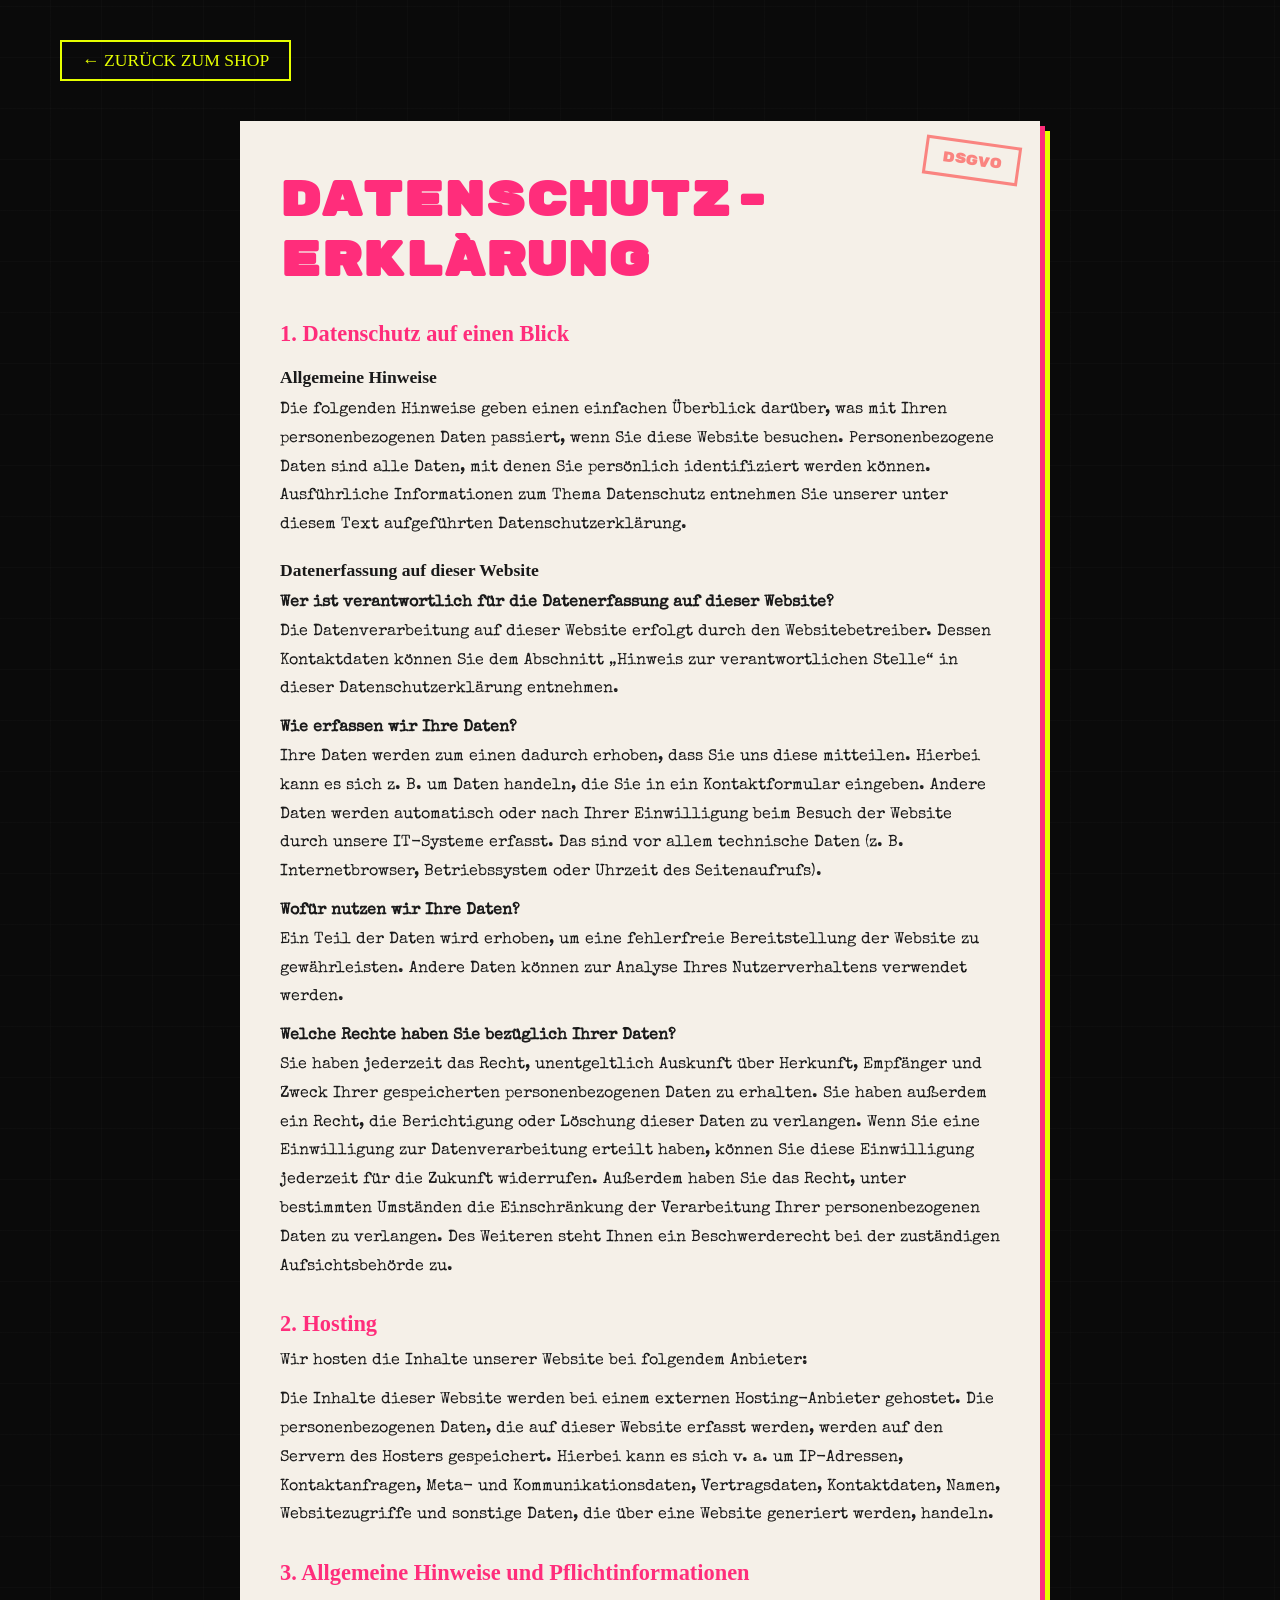
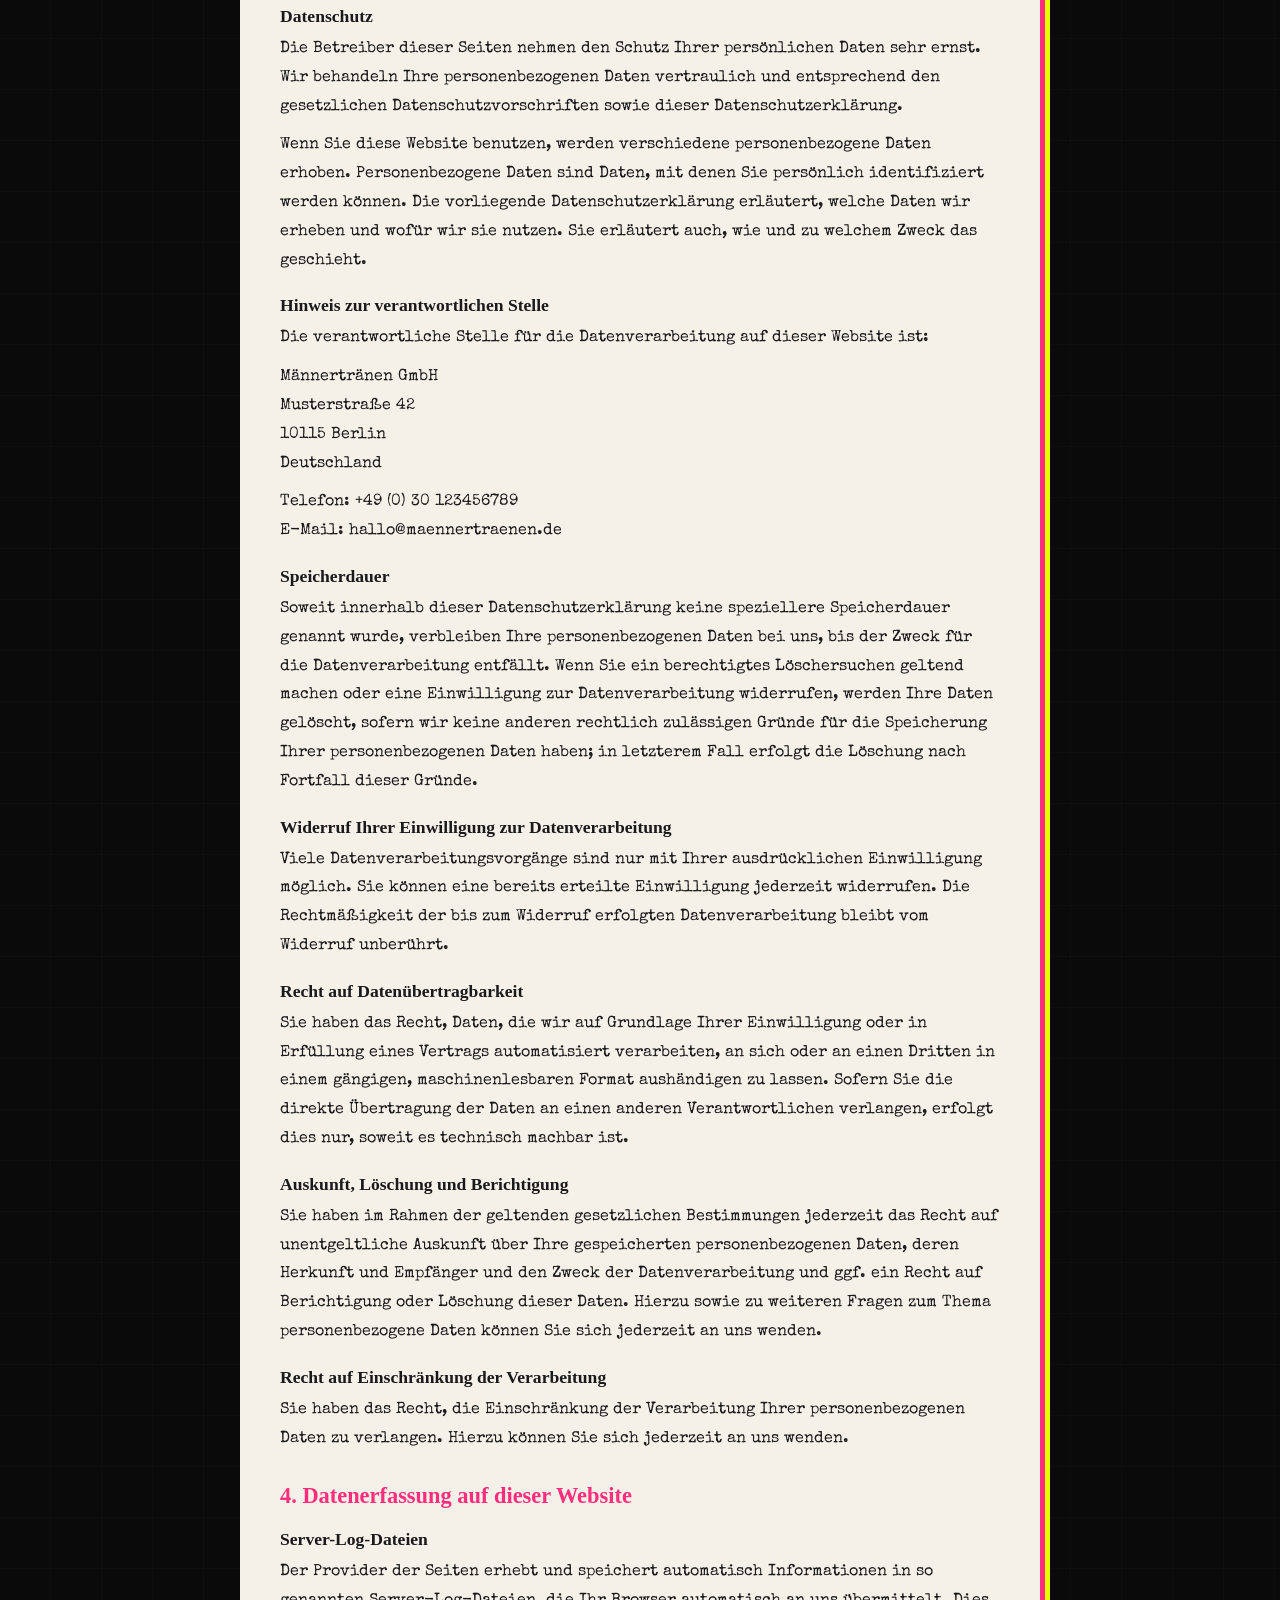
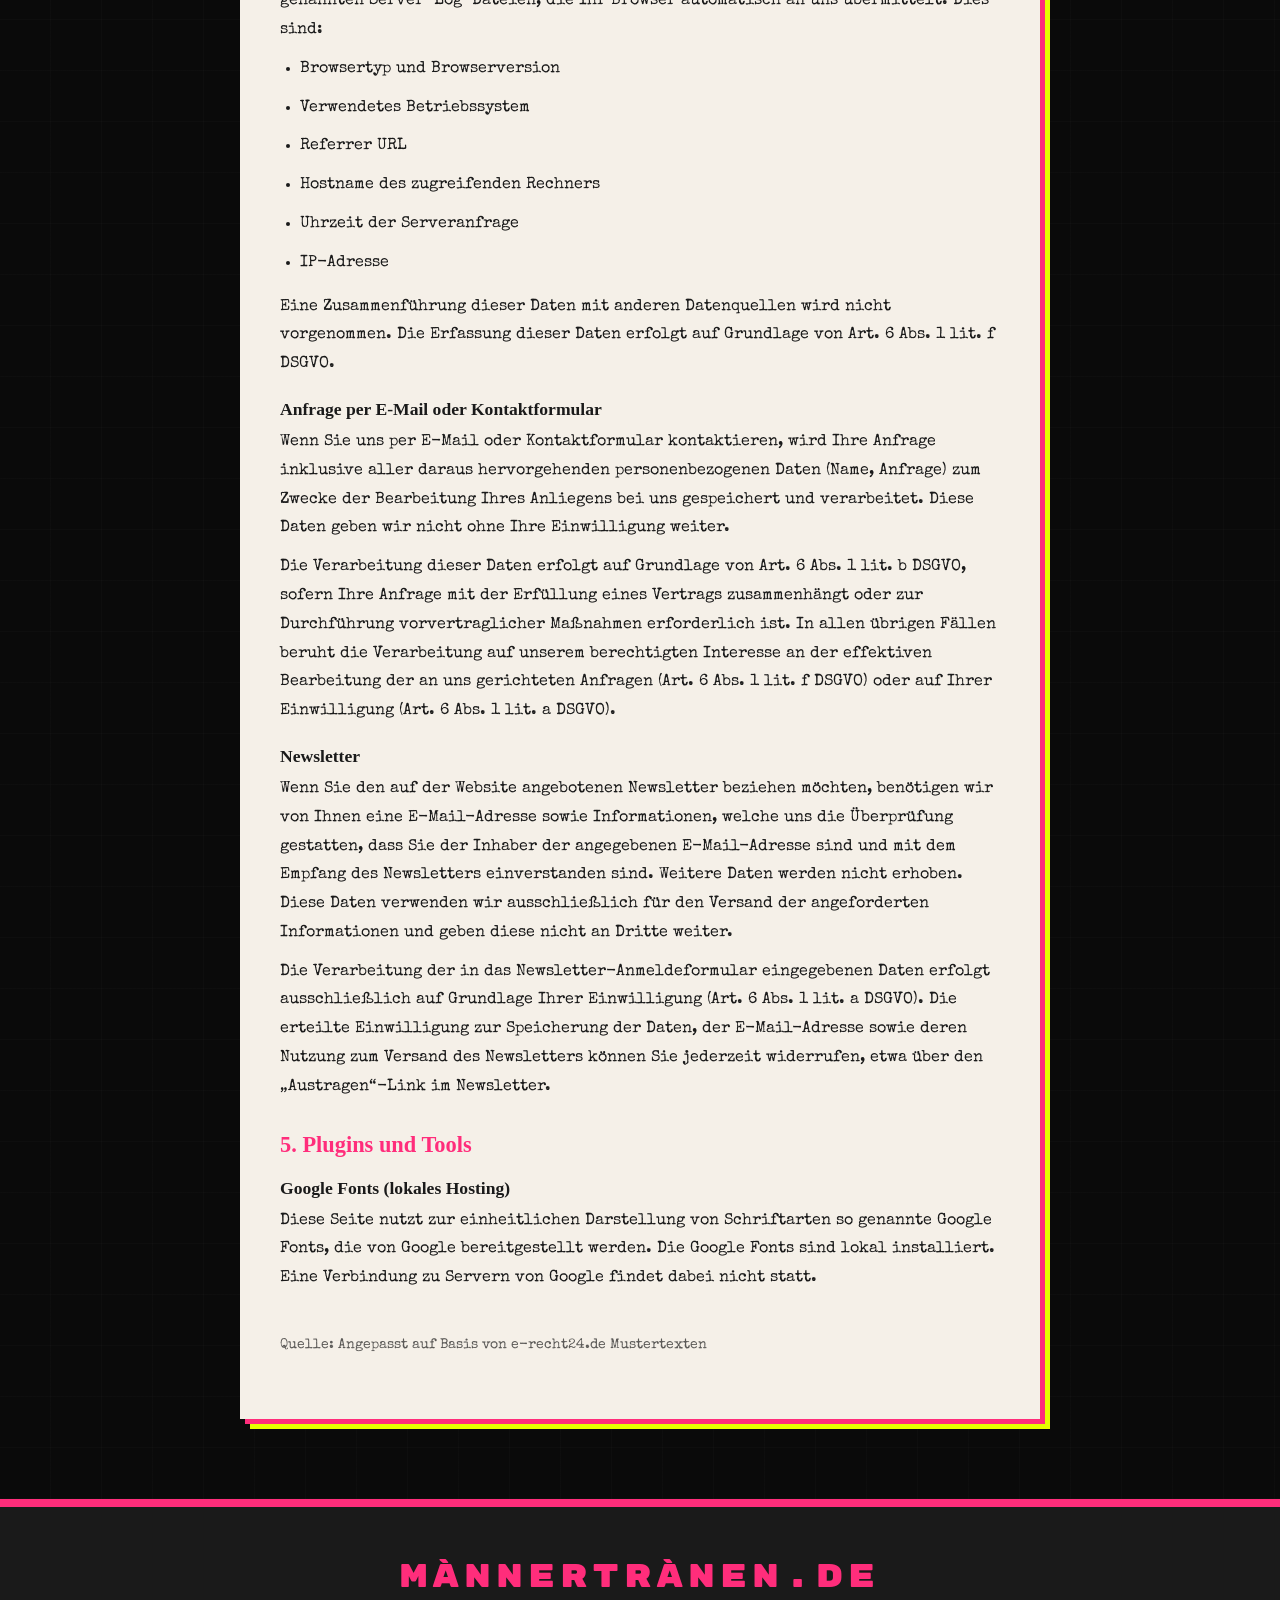
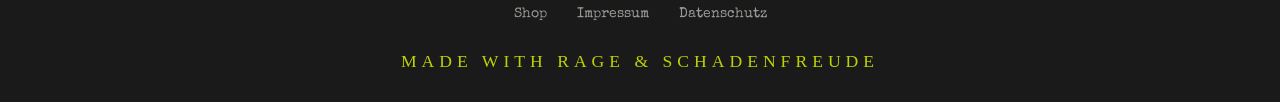
==== datenschutz.html @ 465047e3 "Add Impressum and Datenschutzerklaerung pages - Impressum with company info, registration, VAT ID, l" ====
<!DOCTYPE html>
<html lang="de">
<head>
    <meta charset="UTF-8">
    <meta name="viewport" content="width=device-width, initial-scale=1.0">
    <title>DATENSCHUTZ - MÄNNERTRÄNEN.DE</title>
    <link rel="stylesheet" href="style.css">
    <link rel="preconnect" href="https://fonts.googleapis.com">
    <link rel="preconnect" href="https://fonts.gstatic.com" crossorigin>
    <link href="https://fonts.googleapis.com/css2?family=Permanent+Marker&family=Special+Elite&family=Rubik+Mono+One&display=swap" rel="stylesheet">
    <style>
        .legal-page {
            min-height: 100vh;
            padding: 40px 0 80px;
        }
        .legal-page .back-link {
            display: inline-block;
            font-family: 'Permanent Marker', cursive;
            font-size: 1.1rem;
            color: var(--neon-yellow);
            text-decoration: none;
            border: 2px solid var(--neon-yellow);
            padding: 8px 20px;
            margin-bottom: 40px;
            transition: all 0.2s;
        }
        .legal-page .back-link:hover {
            background: var(--hot-pink);
            border-color: var(--hot-pink);
            color: var(--white);
            transform: rotate(-2deg);
        }
        .legal-content {
            max-width: 800px;
            margin: 0 auto;
            background: var(--paper);
            color: var(--ink);
            padding: 50px 40px;
            position: relative;
            box-shadow:
                5px 5px 0 var(--hot-pink),
                10px 10px 0 var(--neon-yellow);
        }
        .legal-content h1 {
            font-family: 'Rubik Mono One', monospace;
            font-size: clamp(1.8rem, 5vw, 3rem);
            color: var(--hot-pink);
            margin-bottom: 30px;
            text-transform: uppercase;
        }
        .legal-content h2 {
            font-family: 'Permanent Marker', cursive;
            font-size: 1.4rem;
            color: var(--hot-pink);
            margin-top: 30px;
            margin-bottom: 10px;
        }
        .legal-content h3 {
            font-family: 'Permanent Marker', cursive;
            font-size: 1.1rem;
            color: var(--ink);
            margin-top: 20px;
            margin-bottom: 8px;
        }
        .legal-content p,
        .legal-content li {
            font-family: 'Special Elite', monospace;
            font-size: 1rem;
            line-height: 1.8;
            color: var(--ink);
            margin-bottom: 10px;
        }
        .legal-content ul {
            margin-left: 20px;
            margin-bottom: 15px;
        }
        .legal-content a {
            color: var(--hot-pink);
            text-decoration: underline;
        }
        .stamp-legal {
            position: absolute;
            top: 20px;
            right: 20px;
            font-family: 'Rubik Mono One', monospace;
            font-size: 0.9rem;
            color: var(--red);
            border: 3px solid var(--red);
            padding: 8px 15px;
            transform: rotate(8deg);
            opacity: 0.5;
        }
        @media (max-width: 768px) {
            .legal-content {
                padding: 30px 20px;
            }
        }
    </style>
</head>
<body>
    <div class="legal-page">
        <div class="container">
            <a href="index.html" class="back-link">&larr; ZURÜCK ZUM SHOP</a>
            <div class="legal-content">
                <div class="stamp-legal" aria-hidden="true">DSGVO</div>
                <h1>Datenschutz&shy;erkl&auml;rung</h1>

                <h2>1. Datenschutz auf einen Blick</h2>

                <h3>Allgemeine Hinweise</h3>
                <p>
                    Die folgenden Hinweise geben einen einfachen &Uuml;berblick dar&uuml;ber, was mit Ihren personenbezogenen
                    Daten passiert, wenn Sie diese Website besuchen. Personenbezogene Daten sind alle Daten, mit denen
                    Sie pers&ouml;nlich identifiziert werden k&ouml;nnen. Ausf&uuml;hrliche Informationen zum Thema Datenschutz
                    entnehmen Sie unserer unter diesem Text aufgef&uuml;hrten Datenschutzerkl&auml;rung.
                </p>

                <h3>Datenerfassung auf dieser Website</h3>
                <p>
                    <strong>Wer ist verantwortlich f&uuml;r die Datenerfassung auf dieser Website?</strong><br>
                    Die Datenverarbeitung auf dieser Website erfolgt durch den Websitebetreiber. Dessen Kontaktdaten
                    k&ouml;nnen Sie dem Abschnitt &bdquo;Hinweis zur verantwortlichen Stelle&ldquo; in dieser
                    Datenschutzerkl&auml;rung entnehmen.
                </p>
                <p>
                    <strong>Wie erfassen wir Ihre Daten?</strong><br>
                    Ihre Daten werden zum einen dadurch erhoben, dass Sie uns diese mitteilen. Hierbei kann es sich
                    z.&nbsp;B. um Daten handeln, die Sie in ein Kontaktformular eingeben. Andere Daten werden automatisch
                    oder nach Ihrer Einwilligung beim Besuch der Website durch unsere IT-Systeme erfasst. Das sind
                    vor allem technische Daten (z.&nbsp;B. Internetbrowser, Betriebssystem oder Uhrzeit des
                    Seitenaufrufs).
                </p>
                <p>
                    <strong>Wof&uuml;r nutzen wir Ihre Daten?</strong><br>
                    Ein Teil der Daten wird erhoben, um eine fehlerfreie Bereitstellung der Website zu gew&auml;hrleisten.
                    Andere Daten k&ouml;nnen zur Analyse Ihres Nutzerverhaltens verwendet werden.
                </p>
                <p>
                    <strong>Welche Rechte haben Sie bez&uuml;glich Ihrer Daten?</strong><br>
                    Sie haben jederzeit das Recht, unentgeltlich Auskunft &uuml;ber Herkunft, Empf&auml;nger und Zweck Ihrer
                    gespeicherten personenbezogenen Daten zu erhalten. Sie haben au&szlig;erdem ein Recht, die Berichtigung
                    oder L&ouml;schung dieser Daten zu verlangen. Wenn Sie eine Einwilligung zur Datenverarbeitung erteilt
                    haben, k&ouml;nnen Sie diese Einwilligung jederzeit f&uuml;r die Zukunft widerrufen. Au&szlig;erdem haben Sie
                    das Recht, unter bestimmten Umst&auml;nden die Einschr&auml;nkung der Verarbeitung Ihrer personenbezogenen
                    Daten zu verlangen. Des Weiteren steht Ihnen ein Beschwerderecht bei der zust&auml;ndigen
                    Aufsichtsbeh&ouml;rde zu.
                </p>

                <h2>2. Hosting</h2>
                <p>
                    Wir hosten die Inhalte unserer Website bei folgendem Anbieter:
                </p>
                <p>
                    Die Inhalte dieser Website werden bei einem externen Hosting-Anbieter gehostet. Die personenbezogenen
                    Daten, die auf dieser Website erfasst werden, werden auf den Servern des Hosters gespeichert. Hierbei
                    kann es sich v.&nbsp;a. um IP-Adressen, Kontaktanfragen, Meta- und Kommunikationsdaten, Vertragsdaten,
                    Kontaktdaten, Namen, Websitezugriffe und sonstige Daten, die &uuml;ber eine Website generiert werden,
                    handeln.
                </p>

                <h2>3. Allgemeine Hinweise und Pflicht&shy;informationen</h2>

                <h3>Datenschutz</h3>
                <p>
                    Die Betreiber dieser Seiten nehmen den Schutz Ihrer pers&ouml;nlichen Daten sehr ernst. Wir behandeln
                    Ihre personenbezogenen Daten vertraulich und entsprechend den gesetzlichen Datenschutzvorschriften
                    sowie dieser Datenschutzerkl&auml;rung.
                </p>
                <p>
                    Wenn Sie diese Website benutzen, werden verschiedene personenbezogene Daten erhoben.
                    Personenbezogene Daten sind Daten, mit denen Sie pers&ouml;nlich identifiziert werden k&ouml;nnen.
                    Die vorliegende Datenschutzerkl&auml;rung erl&auml;utert, welche Daten wir erheben und wof&uuml;r wir sie
                    nutzen. Sie erl&auml;utert auch, wie und zu welchem Zweck das geschieht.
                </p>

                <h3>Hinweis zur verantwortlichen Stelle</h3>
                <p>
                    Die verantwortliche Stelle f&uuml;r die Datenverarbeitung auf dieser Website ist:
                </p>
                <p>
                    M&auml;nnertr&auml;nen GmbH<br>
                    Musterstra&szlig;e 42<br>
                    10115 Berlin<br>
                    Deutschland
                </p>
                <p>
                    Telefon: +49 (0) 30 123456789<br>
                    E-Mail: hallo@maennertraenen.de
                </p>

                <h3>Speicherdauer</h3>
                <p>
                    Soweit innerhalb dieser Datenschutzerkl&auml;rung keine speziellere Speicherdauer genannt wurde,
                    verbleiben Ihre personenbezogenen Daten bei uns, bis der Zweck f&uuml;r die Datenverarbeitung
                    entf&auml;llt. Wenn Sie ein berechtigtes L&ouml;schersuchen geltend machen oder eine Einwilligung zur
                    Datenverarbeitung widerrufen, werden Ihre Daten gel&ouml;scht, sofern wir keine anderen rechtlich
                    zul&auml;ssigen Gr&uuml;nde f&uuml;r die Speicherung Ihrer personenbezogenen Daten haben; in letzterem Fall
                    erfolgt die L&ouml;schung nach Fortfall dieser Gr&uuml;nde.
                </p>

                <h3>Widerruf Ihrer Einwilligung zur Datenverarbeitung</h3>
                <p>
                    Viele Datenverarbeitungsvorg&auml;nge sind nur mit Ihrer ausdr&uuml;cklichen Einwilligung m&ouml;glich. Sie
                    k&ouml;nnen eine bereits erteilte Einwilligung jederzeit widerrufen. Die Rechtm&auml;&szlig;igkeit der bis zum
                    Widerruf erfolgten Datenverarbeitung bleibt vom Widerruf unber&uuml;hrt.
                </p>

                <h3>Recht auf Daten&uuml;bertragbarkeit</h3>
                <p>
                    Sie haben das Recht, Daten, die wir auf Grundlage Ihrer Einwilligung oder in Erf&uuml;llung eines
                    Vertrags automatisiert verarbeiten, an sich oder an einen Dritten in einem g&auml;ngigen,
                    maschinenlesbaren Format aush&auml;ndigen zu lassen. Sofern Sie die direkte &Uuml;bertragung der Daten
                    an einen anderen Verantwortlichen verlangen, erfolgt dies nur, soweit es technisch machbar ist.
                </p>

                <h3>Auskunft, L&ouml;schung und Berichtigung</h3>
                <p>
                    Sie haben im Rahmen der geltenden gesetzlichen Bestimmungen jederzeit das Recht auf unentgeltliche
                    Auskunft &uuml;ber Ihre gespeicherten personenbezogenen Daten, deren Herkunft und Empf&auml;nger und den
                    Zweck der Datenverarbeitung und ggf. ein Recht auf Berichtigung oder L&ouml;schung dieser Daten.
                    Hierzu sowie zu weiteren Fragen zum Thema personenbezogene Daten k&ouml;nnen Sie sich jederzeit an
                    uns wenden.
                </p>

                <h3>Recht auf Einschr&auml;nkung der Verarbeitung</h3>
                <p>
                    Sie haben das Recht, die Einschr&auml;nkung der Verarbeitung Ihrer personenbezogenen Daten zu
                    verlangen. Hierzu k&ouml;nnen Sie sich jederzeit an uns wenden.
                </p>

                <h2>4. Datenerfassung auf dieser Website</h2>

                <h3>Server-Log-Dateien</h3>
                <p>
                    Der Provider der Seiten erhebt und speichert automatisch Informationen in so genannten
                    Server-Log-Dateien, die Ihr Browser automatisch an uns &uuml;bermittelt. Dies sind:
                </p>
                <ul>
                    <li>Browsertyp und Browserversion</li>
                    <li>Verwendetes Betriebssystem</li>
                    <li>Referrer URL</li>
                    <li>Hostname des zugreifenden Rechners</li>
                    <li>Uhrzeit der Serveranfrage</li>
                    <li>IP-Adresse</li>
                </ul>
                <p>
                    Eine Zusammenf&uuml;hrung dieser Daten mit anderen Datenquellen wird nicht vorgenommen.
                    Die Erfassung dieser Daten erfolgt auf Grundlage von Art. 6 Abs. 1 lit. f DSGVO.
                </p>

                <h3>Anfrage per E-Mail oder Kontaktformular</h3>
                <p>
                    Wenn Sie uns per E-Mail oder Kontaktformular kontaktieren, wird Ihre Anfrage inklusive aller
                    daraus hervorgehenden personenbezogenen Daten (Name, Anfrage) zum Zwecke der Bearbeitung Ihres
                    Anliegens bei uns gespeichert und verarbeitet. Diese Daten geben wir nicht ohne Ihre Einwilligung
                    weiter.
                </p>
                <p>
                    Die Verarbeitung dieser Daten erfolgt auf Grundlage von Art. 6 Abs. 1 lit. b DSGVO, sofern
                    Ihre Anfrage mit der Erf&uuml;llung eines Vertrags zusammenh&auml;ngt oder zur Durchf&uuml;hrung
                    vorvertraglicher Ma&szlig;nahmen erforderlich ist. In allen &uuml;brigen F&auml;llen beruht die Verarbeitung
                    auf unserem berechtigten Interesse an der effektiven Bearbeitung der an uns gerichteten Anfragen
                    (Art. 6 Abs. 1 lit. f DSGVO) oder auf Ihrer Einwilligung (Art. 6 Abs. 1 lit. a DSGVO).
                </p>

                <h3>Newsletter</h3>
                <p>
                    Wenn Sie den auf der Website angebotenen Newsletter beziehen m&ouml;chten, ben&ouml;tigen wir von Ihnen
                    eine E-Mail-Adresse sowie Informationen, welche uns die &Uuml;berpr&uuml;fung gestatten, dass Sie der
                    Inhaber der angegebenen E-Mail-Adresse sind und mit dem Empfang des Newsletters einverstanden
                    sind. Weitere Daten werden nicht erhoben. Diese Daten verwenden wir ausschlie&szlig;lich f&uuml;r den
                    Versand der angeforderten Informationen und geben diese nicht an Dritte weiter.
                </p>
                <p>
                    Die Verarbeitung der in das Newsletter-Anmeldeformular eingegebenen Daten erfolgt ausschlie&szlig;lich
                    auf Grundlage Ihrer Einwilligung (Art. 6 Abs. 1 lit. a DSGVO). Die erteilte Einwilligung zur
                    Speicherung der Daten, der E-Mail-Adresse sowie deren Nutzung zum Versand des Newsletters
                    k&ouml;nnen Sie jederzeit widerrufen, etwa &uuml;ber den &bdquo;Austragen&ldquo;-Link im Newsletter.
                </p>

                <h2>5. Plugins und Tools</h2>

                <h3>Google Fonts (lokales Hosting)</h3>
                <p>
                    Diese Seite nutzt zur einheitlichen Darstellung von Schriftarten so genannte Google Fonts, die
                    von Google bereitgestellt werden. Die Google Fonts sind lokal installiert. Eine Verbindung zu
                    Servern von Google findet dabei nicht statt.
                </p>

                <p style="margin-top: 40px; font-size: 0.9rem; opacity: 0.7;">
                    Quelle: Angepasst auf Basis von e-recht24.de Mustertexten
                </p>
            </div>
        </div>
    </div>

    <footer class="punk-footer">
        <div class="container">
            <p class="footer-logo">MÄNNERTRÄNEN.DE</p>
            <div class="footer-links">
                <a href="index.html">Shop</a>
                <a href="impressum.html">Impressum</a>
                <a href="datenschutz.html">Datenschutz</a>
            </div>
            <p class="footer-slogan">MADE WITH RAGE & SCHADENFREUDE</p>
        </div>
    </footer>
</body>
</html>
---- style.css ----
/* ======================================
   MÄNNERTRÄNEN.DE - RIOT GRRRL / PUNK STYLE
   ====================================== */

/* --- RESET & BASE --- */
*, *::before, *::after {
    margin: 0;
    padding: 0;
    box-sizing: border-box;
}

:root {
    --black: #0a0a0a;
    --white: #f5f0e8;
    --hot-pink: #ff2d7b;
    --neon-yellow: #e6ff00;
    --electric-blue: #00d4ff;
    --red: #ff1a1a;
    --paper: #f5f0e8;
    --ink: #1a1a1a;
    --tape-color: rgba(255, 235, 150, 0.7);
}

html {
    scroll-behavior: smooth;
}

body {
    font-family: 'Special Elite', 'Courier New', monospace;
    background-color: var(--black);
    color: var(--white);
    overflow-x: hidden;
    cursor: crosshair;
    background-image:
        repeating-linear-gradient(
            0deg,
            transparent,
            transparent 50px,
            rgba(255, 255, 255, 0.015) 50px,
            rgba(255, 255, 255, 0.015) 51px
        ),
        repeating-linear-gradient(
            90deg,
            transparent,
            transparent 50px,
            rgba(255, 255, 255, 0.015) 50px,
            rgba(255, 255, 255, 0.015) 51px
        );
}

.container {
    max-width: 1200px;
    margin: 0 auto;
    padding: 0 20px;
}

/* --- SCATTERED STICKERS --- */
.sticker {
    position: fixed;
    font-family: 'Permanent Marker', cursive;
    font-size: 14px;
    padding: 8px 15px;
    z-index: 1000;
    pointer-events: none;
    transform: rotate(var(--rot));
    opacity: 0.85;
    text-transform: uppercase;
    letter-spacing: 1px;
}

.sticker-1 {
    top: 15%;
    left: 2%;
    --rot: -12deg;
    background: var(--hot-pink);
    color: var(--white);
    border: 3px solid var(--white);
}

.sticker-2 {
    top: 45%;
    right: 1%;
    --rot: 8deg;
    background: var(--black);
    color: var(--neon-yellow);
    border: 3px solid var(--neon-yellow);
    font-size: 11px;
}

.sticker-3 {
    bottom: 30%;
    left: 1%;
    --rot: -5deg;
    background: var(--red);
    color: var(--white);
    border: 3px solid var(--white);
    font-size: 20px;
    font-weight: bold;
}

.sticker-4 {
    top: 70%;
    right: 3%;
    --rot: 15deg;
    background: var(--neon-yellow);
    color: var(--black);
    border: 3px solid var(--black);
}

.sticker-5 {
    bottom: 10%;
    left: 5%;
    --rot: -8deg;
    background: var(--white);
    color: var(--black);
    border: 3px dashed var(--hot-pink);
    font-size: 10px;
}

.sticker-6 {
    top: 8%;
    right: 5%;
    --rot: 6deg;
    background: var(--hot-pink);
    color: var(--neon-yellow);
    border: 3px solid var(--neon-yellow);
    font-size: 16px;
    font-weight: bold;
}

@media (max-width: 768px) {
    .sticker {
        display: none;
    }
}

/* --- HERO --- */
.hero {
    min-height: 100vh;
    display: flex;
    align-items: center;
    justify-content: center;
    text-align: center;
    position: relative;
    background:
        linear-gradient(135deg, var(--black) 0%, #1a0011 50%, var(--black) 100%);
    border-bottom: 8px solid var(--hot-pink);
}

.hero::before {
    content: '';
    position: absolute;
    top: 0;
    left: 0;
    right: 0;
    bottom: 0;
    background-image: url("data:image/svg+xml,%3Csvg width='60' height='60' viewBox='0 0 60 60' xmlns='http://www.w3.org/2000/svg'%3E%3Cg fill='none' fill-rule='evenodd'%3E%3Cg fill='%23ff2d7b' fill-opacity='0.06'%3E%3Cpath d='M36 34v-4h-2v4h-4v2h4v4h2v-4h4v-2h-4zm0-30V0h-2v4h-4v2h4v4h2V6h4V4h-4zM6 34v-4H4v4H0v2h4v4h2v-4h4v-2H6zM6 4V0H4v4H0v2h4v4h2V6h4V4H6z'/%3E%3C/g%3E%3C/g%3E%3C/svg%3E");
    opacity: 0.5;
}

.hero-inner {
    position: relative;
    z-index: 2;
    padding: 40px;
    max-width: 800px;
}

/* Tape decoration */
.tape {
    position: absolute;
    width: 120px;
    height: 35px;
    background: var(--tape-color);
    z-index: 3;
}

.tape-left {
    top: -15px;
    left: 30px;
    transform: rotate(-5deg);
}

.tape-right {
    bottom: -15px;
    right: 30px;
    transform: rotate(3deg);
}

/* Glitch effect for main title */
.glitch {
    font-family: 'Rubik Mono One', monospace;
    font-size: clamp(3rem, 10vw, 8rem);
    color: var(--white);
    text-transform: uppercase;
    position: relative;
    line-height: 1;
    margin-bottom: 20px;
    animation: glitch-shake 3s infinite;
}

.glitch::before,
.glitch::after {
    content: attr(data-text);
    position: absolute;
    top: 0;
    left: 0;
    width: 100%;
    height: 100%;
}

.glitch::before {
    color: var(--hot-pink);
    animation: glitch-1 2s infinite linear;
    clip-path: polygon(0 0, 100% 0, 100% 33%, 0 33%);
}

.glitch::after {
    color: var(--electric-blue);
    animation: glitch-2 2s infinite linear;
    clip-path: polygon(0 66%, 100% 66%, 100% 100%, 0 100%);
}

@keyframes glitch-shake {
    0%, 93%, 100% { transform: translate(0); }
    94% { transform: translate(-3px, 2px); }
    95% { transform: translate(3px, -2px); }
    96% { transform: translate(-2px, -1px); }
    97% { transform: translate(2px, 1px); }
}

@keyframes glitch-1 {
    0%, 89%, 100% { transform: translate(0); }
    90% { transform: translate(-4px, -2px); }
    92% { transform: translate(4px, 2px); }
    94% { transform: translate(-2px, 1px); }
}

@keyframes glitch-2 {
    0%, 91%, 100% { transform: translate(0); }
    92% { transform: translate(3px, 1px); }
    94% { transform: translate(-3px, -1px); }
    96% { transform: translate(2px, -2px); }
}

.tagline {
    font-family: 'Permanent Marker', cursive;
    font-size: clamp(1.5rem, 5vw, 3rem);
    color: var(--hot-pink);
    letter-spacing: 8px;
    margin-bottom: 20px;
    text-shadow: 3px 3px 0 var(--black);
}

.subtitle {
    font-family: 'Special Elite', monospace;
    font-size: clamp(1rem, 2.5vw, 1.4rem);
    color: var(--neon-yellow);
    margin-bottom: 40px;
    letter-spacing: 2px;
}

.cta-btn {
    display: inline-block;
    font-family: 'Permanent Marker', cursive;
    font-size: 1.3rem;
    color: var(--black);
    background: var(--neon-yellow);
    padding: 15px 40px;
    text-decoration: none;
    border: 4px solid var(--white);
    transform: rotate(-2deg);
    transition: all 0.2s ease;
    position: relative;
}

.cta-btn:hover {
    background: var(--hot-pink);
    color: var(--white);
    transform: rotate(1deg) scale(1.05);
    border-color: var(--neon-yellow);
}

/* --- PUNK NAV --- */
.punk-nav {
    background: var(--hot-pink);
    border-top: 4px dashed var(--neon-yellow);
    border-bottom: 4px dashed var(--neon-yellow);
    padding: 15px 0;
    position: sticky;
    top: 0;
    z-index: 999;
}

.punk-nav ul {
    display: flex;
    justify-content: center;
    gap: 30px;
    list-style: none;
    flex-wrap: wrap;
}

.punk-nav a {
    font-family: 'Permanent Marker', cursive;
    font-size: 1.2rem;
    color: var(--white);
    text-decoration: none;
    letter-spacing: 3px;
    padding: 5px 15px;
    border: 2px solid transparent;
    transition: all 0.2s;
}

.punk-nav a:hover {
    border: 2px solid var(--neon-yellow);
    background: var(--black);
    transform: rotate(-3deg);
}

/* --- SECTION TITLES --- */
.section-title {
    font-family: 'Rubik Mono One', monospace;
    font-size: clamp(2rem, 5vw, 3.5rem);
    text-align: center;
    margin-bottom: 50px;
    text-transform: uppercase;
    position: relative;
    display: inline-block;
    width: 100%;
}

.section-title.torn {
    color: var(--hot-pink);
    text-shadow:
        3px 3px 0 var(--black),
        -1px -1px 0 var(--neon-yellow);
}

.section-title.spray {
    color: var(--neon-yellow);
    text-shadow:
        4px 4px 0 var(--hot-pink),
        -2px -2px 0 rgba(0, 0, 0, 0.5);
    -webkit-text-stroke: 1px var(--white);
}

/* --- MANIFEST SECTION --- */
.manifest-section {
    padding: 100px 0;
    background: var(--ink);
    position: relative;
    border-bottom: 6px solid var(--hot-pink);
}

.manifest-section::before {
    content: '';
    position: absolute;
    top: 0;
    left: 0;
    right: 0;
    bottom: 0;
    background: repeating-linear-gradient(
        45deg,
        transparent,
        transparent 10px,
        rgba(255, 45, 123, 0.03) 10px,
        rgba(255, 45, 123, 0.03) 20px
    );
}

.zine-page {
    max-width: 700px;
    margin: 0 auto;
    background: var(--paper);
    color: var(--ink);
    padding: 50px 40px;
    position: relative;
    transform: rotate(-1deg);
    box-shadow:
        5px 5px 0 var(--hot-pink),
        10px 10px 0 var(--neon-yellow);
}

.zine-page::before {
    content: '';
    position: absolute;
    top: 0;
    left: 0;
    right: 0;
    bottom: 0;
    background: url("data:image/svg+xml,%3Csvg xmlns='http://www.w3.org/2000/svg' width='4' height='4'%3E%3Crect width='4' height='4' fill='%23f5f0e8'/%3E%3Crect width='1' height='1' fill='%23e8e3db'/%3E%3C/svg%3E");
    opacity: 0.5;
}

.handwritten {
    font-family: 'Permanent Marker', cursive;
    font-size: 1.4rem;
    line-height: 1.8;
    margin-bottom: 30px;
    position: relative;
    z-index: 1;
    color: var(--ink);
}

.typewriter {
    font-family: 'Special Elite', monospace;
    font-size: 1.2rem;
    line-height: 2;
    position: relative;
    z-index: 1;
    color: var(--ink);
}

.stamp {
    position: absolute;
    bottom: 20px;
    right: 20px;
    font-family: 'Rubik Mono One', monospace;
    font-size: 1.2rem;
    color: var(--red);
    border: 4px solid var(--red);
    padding: 10px 20px;
    transform: rotate(12deg);
    opacity: 0.7;
    border-radius: 5px;
    z-index: 2;
}

/* --- PRODUCTS SECTION --- */
.products-section {
    padding: 100px 0;
    background: var(--black);
    position: relative;
}

.product-grid {
    display: grid;
    grid-template-columns: repeat(auto-fill, minmax(320px, 1fr));
    gap: 40px;
}

.product-card {
    background: var(--ink);
    border: 3px solid var(--hot-pink);
    padding: 25px;
    position: relative;
    transition: all 0.3s ease;
    transform: rotate(var(--card-rot, 0deg));
}

.product-card:nth-child(odd) {
    --card-rot: -1deg;
}

.product-card:nth-child(even) {
    --card-rot: 1deg;
}

.product-card:hover {
    transform: rotate(0deg) scale(1.03);
    border-color: var(--neon-yellow);
    box-shadow:
        0 0 20px rgba(255, 45, 123, 0.3),
        0 0 40px rgba(255, 45, 123, 0.1);
}

.product-img-wrapper {
    position: relative;
    margin-bottom: 20px;
}

.product-placeholder {
    height: 220px;
    display: flex;
    flex-direction: column;
    align-items: center;
    justify-content: center;
    border: 2px dashed var(--hot-pink);
    background: repeating-linear-gradient(
        45deg,
        rgba(255, 45, 123, 0.05),
        rgba(255, 45, 123, 0.05) 10px,
        transparent 10px,
        transparent 20px
    );
}

.mug-icon {
    font-size: 4rem;
    margin-bottom: 10px;
    filter: grayscale(1) brightness(2);
}

.mug-label {
    font-family: 'Permanent Marker', cursive;
    font-size: 1.2rem;
    color: var(--hot-pink);
    letter-spacing: 3px;
}

.sold-tape {
    position: absolute;
    top: 15px;
    right: -10px;
    background: var(--red);
    color: var(--white);
    font-family: 'Permanent Marker', cursive;
    font-size: 0.9rem;
    padding: 5px 20px;
    transform: rotate(5deg);
    letter-spacing: 2px;
}

.new-badge {
    position: absolute;
    top: 10px;
    left: -10px;
    background: var(--neon-yellow);
    color: var(--black);
    font-family: 'Rubik Mono One', monospace;
    font-size: 0.8rem;
    padding: 8px 15px;
    transform: rotate(-8deg);
}

.product-card h3 {
    font-family: 'Permanent Marker', cursive;
    font-size: 1.5rem;
    color: var(--neon-yellow);
    margin-bottom: 10px;
    letter-spacing: 2px;
}

.product-desc {
    font-family: 'Special Elite', monospace;
    font-size: 1rem;
    color: var(--white);
    margin-bottom: 15px;
    line-height: 1.6;
    opacity: 0.9;
}

.price {
    font-family: 'Rubik Mono One', monospace;
    font-size: 1.8rem;
    color: var(--hot-pink);
    margin-bottom: 15px;
}

.buy-btn {
    font-family: 'Permanent Marker', cursive;
    font-size: 1.1rem;
    background: var(--hot-pink);
    color: var(--white);
    border: 3px solid var(--white);
    padding: 12px 30px;
    cursor: pointer;
    letter-spacing: 2px;
    transition: all 0.2s ease;
    width: 100%;
    text-transform: uppercase;
}

.buy-btn:hover {
    background: var(--neon-yellow);
    color: var(--black);
    border-color: var(--hot-pink);
    transform: scale(1.05);
}

/* --- REVIEWS SECTION --- */
.reviews-section {
    padding: 100px 0;
    background: linear-gradient(180deg, var(--ink) 0%, var(--black) 100%);
    border-top: 6px solid var(--neon-yellow);
    border-bottom: 6px solid var(--hot-pink);
}

.reviews-grid {
    display: grid;
    grid-template-columns: repeat(auto-fill, minmax(300px, 1fr));
    gap: 30px;
}

.review-card {
    background: var(--paper);
    color: var(--ink);
    padding: 30px;
    position: relative;
    transform: rotate(var(--review-rot, 0deg));
    box-shadow: 4px 4px 0 var(--hot-pink);
}

.review-card:nth-child(1) { --review-rot: -2deg; }
.review-card:nth-child(2) { --review-rot: 1deg; }
.review-card:nth-child(3) { --review-rot: -1deg; }

.review-card::before {
    content: '"';
    position: absolute;
    top: -15px;
    left: 15px;
    font-family: 'Permanent Marker', cursive;
    font-size: 5rem;
    color: var(--hot-pink);
    opacity: 0.3;
    line-height: 1;
}

.review-stars {
    font-size: 1.5rem;
    color: var(--hot-pink);
    margin-bottom: 15px;
    letter-spacing: 3px;
}

.review-text {
    font-family: 'Special Elite', monospace;
    font-size: 1.1rem;
    line-height: 1.6;
    margin-bottom: 15px;
    color: var(--ink);
    position: relative;
    z-index: 1;
}

.review-author {
    font-family: 'Permanent Marker', cursive;
    font-size: 0.9rem;
    color: var(--hot-pink);
}

/* --- CONTACT / NEWSLETTER --- */
.contact-section {
    padding: 80px 0;
    background: var(--black);
    text-align: center;
}

.contact-text {
    font-family: 'Special Elite', monospace;
    font-size: 1.3rem;
    margin-bottom: 30px;
    color: var(--white);
    opacity: 0.9;
}

.newsletter-form {
    display: flex;
    justify-content: center;
    gap: 15px;
    flex-wrap: wrap;
    max-width: 500px;
    margin: 0 auto;
}

.newsletter-form input[type="email"] {
    font-family: 'Special Elite', monospace;
    font-size: 1.1rem;
    padding: 12px 20px;
    background: var(--ink);
    color: var(--white);
    border: 3px solid var(--hot-pink);
    flex: 1;
    min-width: 250px;
    outline: none;
}

.newsletter-form input[type="email"]:focus {
    border-color: var(--neon-yellow);
    box-shadow: 0 0 10px rgba(230, 255, 0, 0.3);
}

.newsletter-form .buy-btn {
    width: auto;
    flex-shrink: 0;
}

/* --- FOOTER --- */
.punk-footer {
    background: var(--ink);
    border-top: 8px solid var(--hot-pink);
    padding: 50px 0 30px;
    text-align: center;
}

.footer-logo {
    font-family: 'Rubik Mono One', monospace;
    font-size: 2rem;
    color: var(--hot-pink);
    margin-bottom: 10px;
    letter-spacing: 5px;
}

.footer-copy {
    font-family: 'Special Elite', monospace;
    font-size: 0.9rem;
    color: var(--white);
    opacity: 0.6;
    margin-bottom: 20px;
}

.footer-links {
    display: flex;
    justify-content: center;
    gap: 30px;
    margin-bottom: 30px;
}

.footer-links a {
    font-family: 'Special Elite', monospace;
    color: var(--white);
    text-decoration: none;
    opacity: 0.6;
    transition: all 0.2s;
    font-size: 0.9rem;
}

.footer-links a:hover {
    opacity: 1;
    color: var(--neon-yellow);
}

.footer-slogan {
    font-family: 'Permanent Marker', cursive;
    font-size: 1.1rem;
    color: var(--neon-yellow);
    letter-spacing: 5px;
    opacity: 0.8;
}

/* --- ANIMATIONS --- */
@keyframes flicker {
    0%, 100% { opacity: 1; }
    50% { opacity: 0.8; }
    52% { opacity: 1; }
    54% { opacity: 0.6; }
    56% { opacity: 1; }
}

/* --- SCROLLBAR --- */
::-webkit-scrollbar {
    width: 10px;
}

::-webkit-scrollbar-track {
    background: var(--black);
}

::-webkit-scrollbar-thumb {
    background: var(--hot-pink);
    border: 2px solid var(--black);
}

::-webkit-scrollbar-thumb:hover {
    background: var(--neon-yellow);
}

/* --- SELECTION --- */
::selection {
    background: var(--hot-pink);
    color: var(--white);
}

/* --- RESPONSIVE --- */
@media (max-width: 768px) {
    .hero-inner {
        padding: 20px;
    }

    .tape {
        display: none;
    }

    .zine-page {
        transform: rotate(0deg);
        padding: 30px 20px;
    }

    .product-grid {
        grid-template-columns: 1fr;
    }

    .reviews-grid {
        grid-template-columns: 1fr;
    }

    .punk-nav ul {
        gap: 10px;
    }

    .punk-nav a {
        font-size: 0.9rem;
        padding: 5px 10px;
    }
}
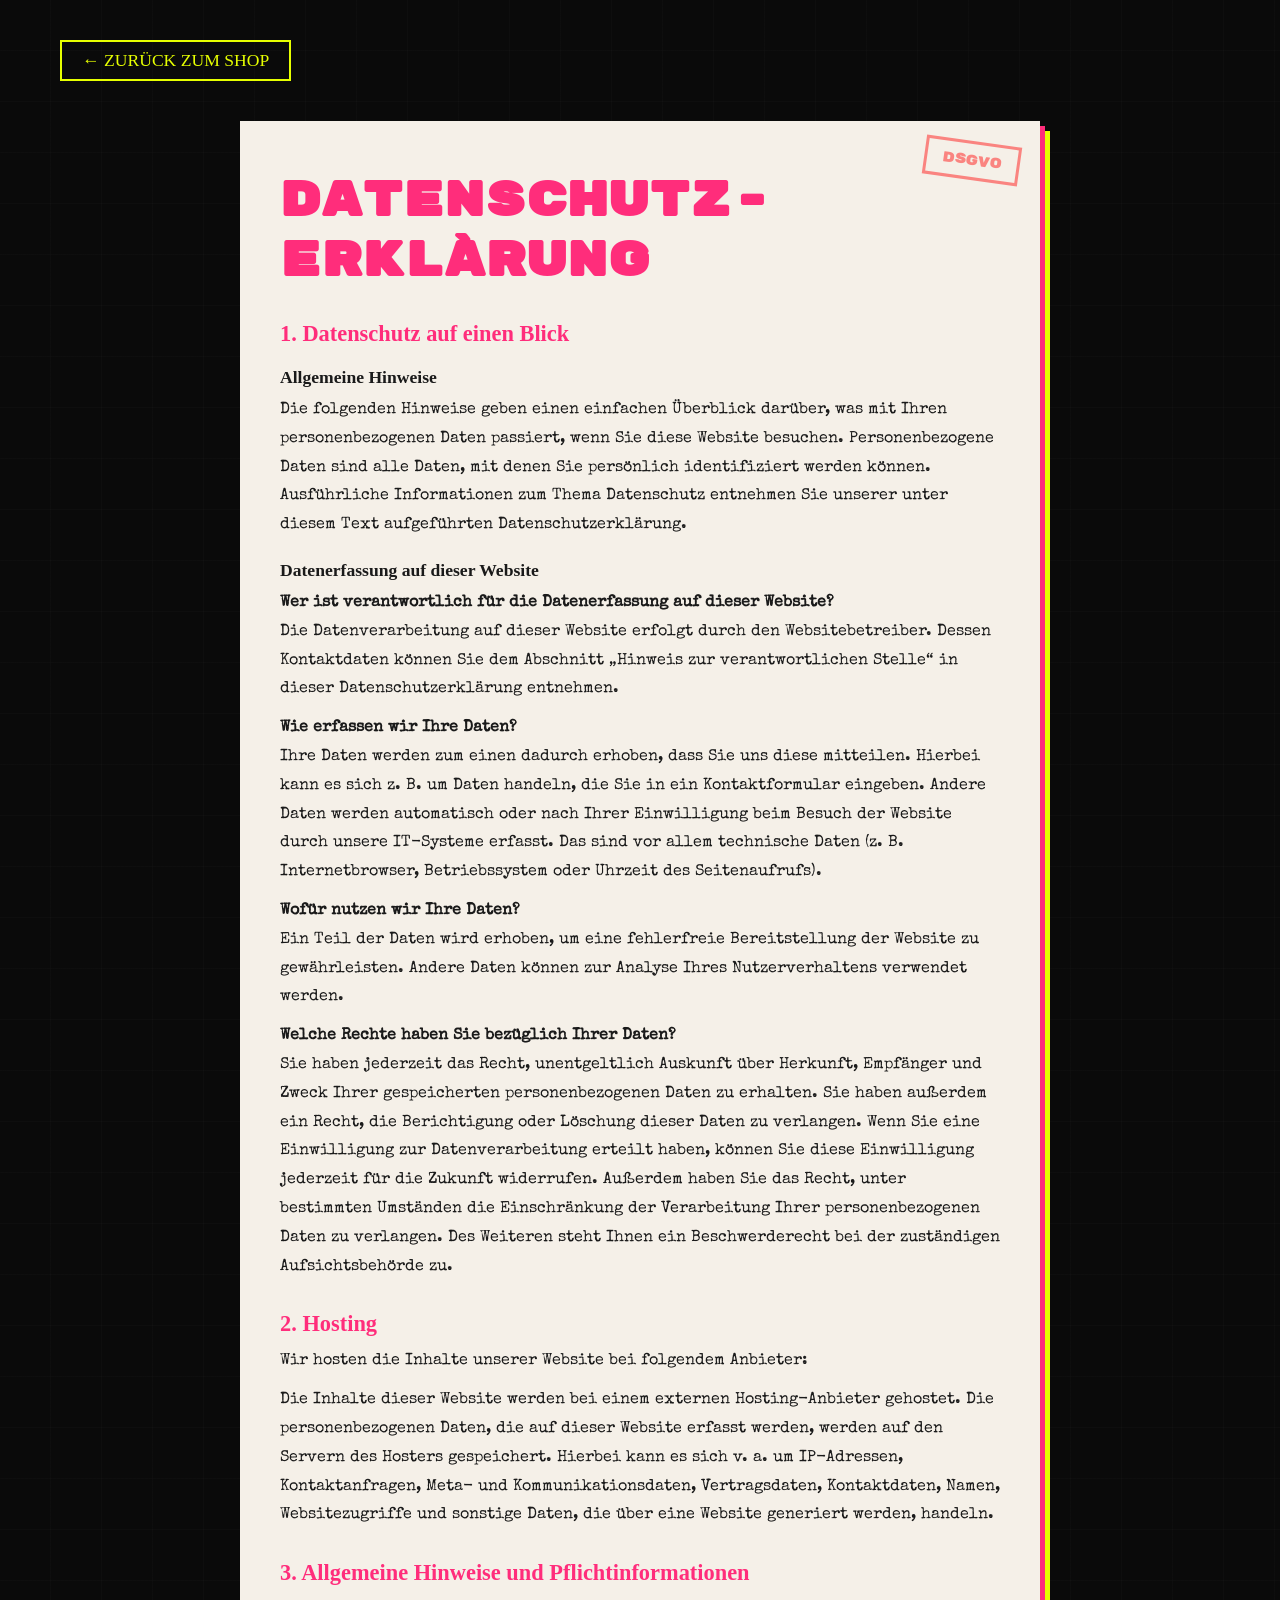
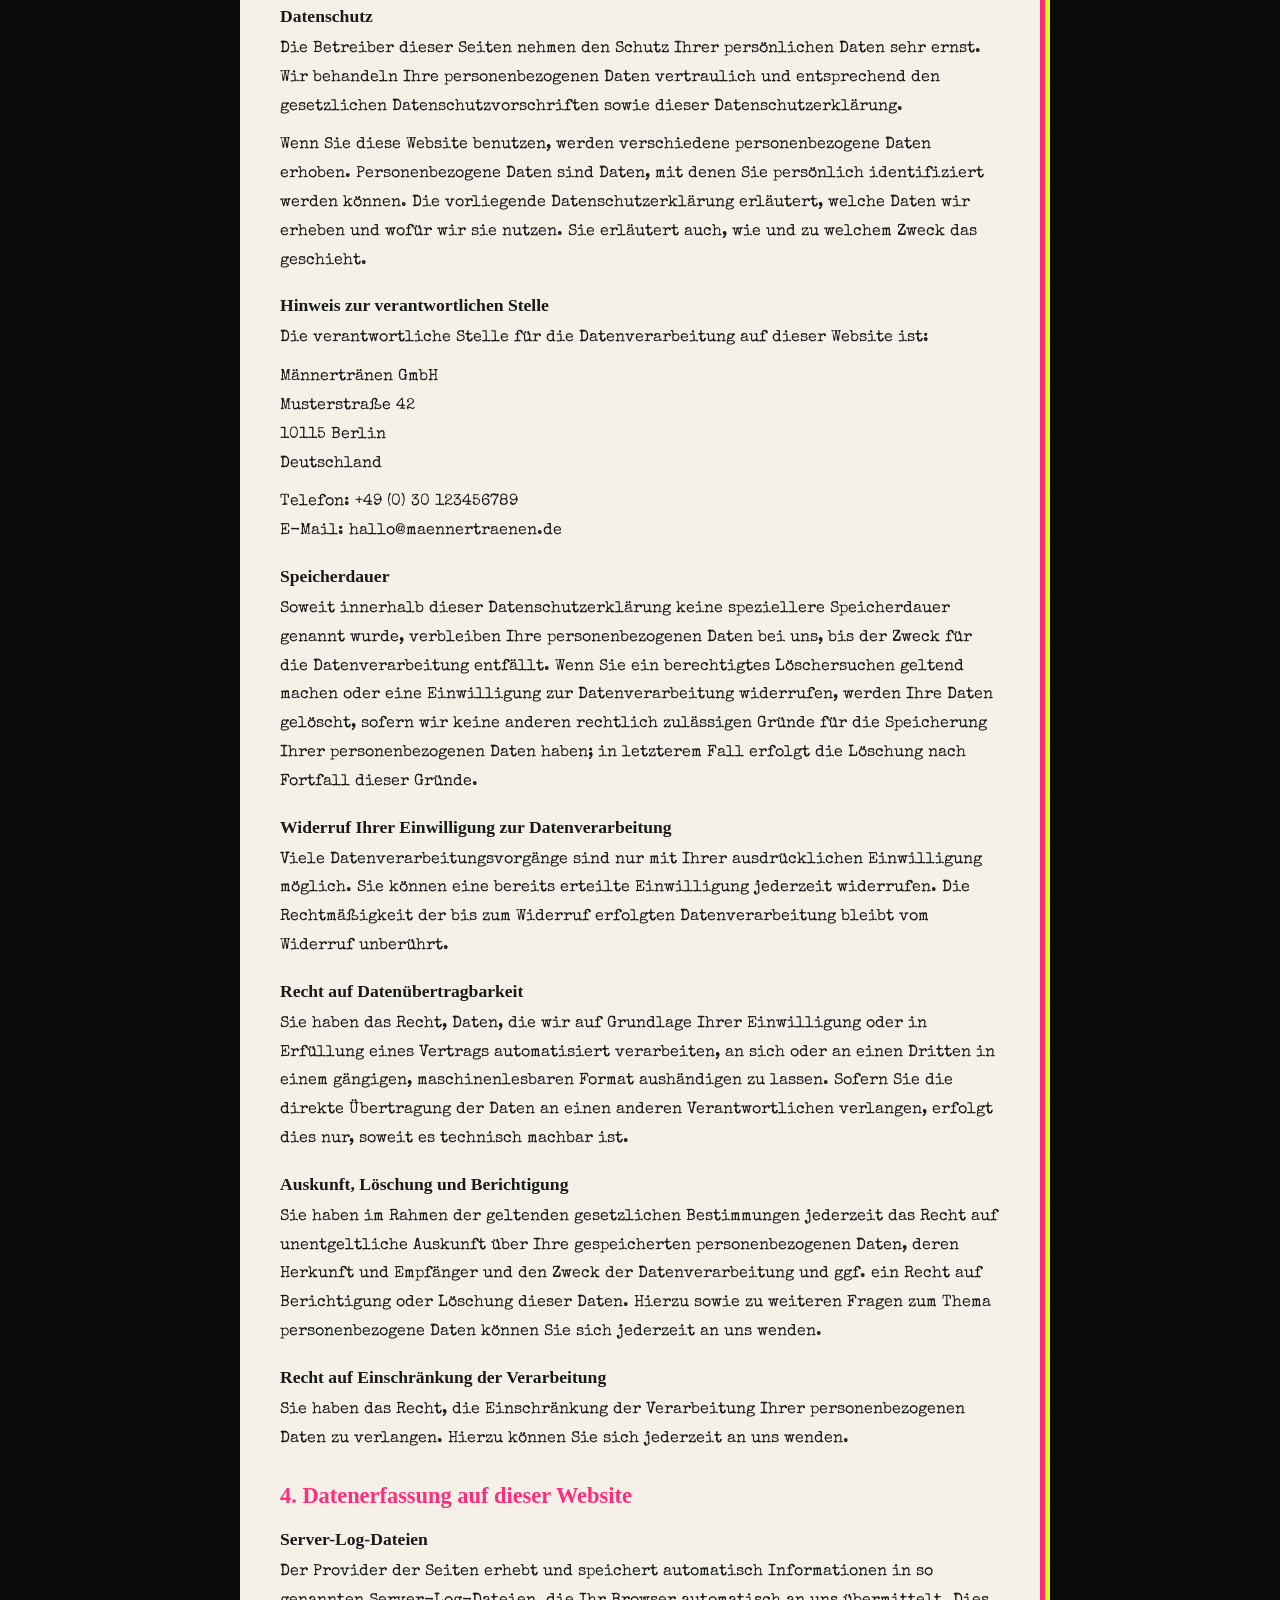
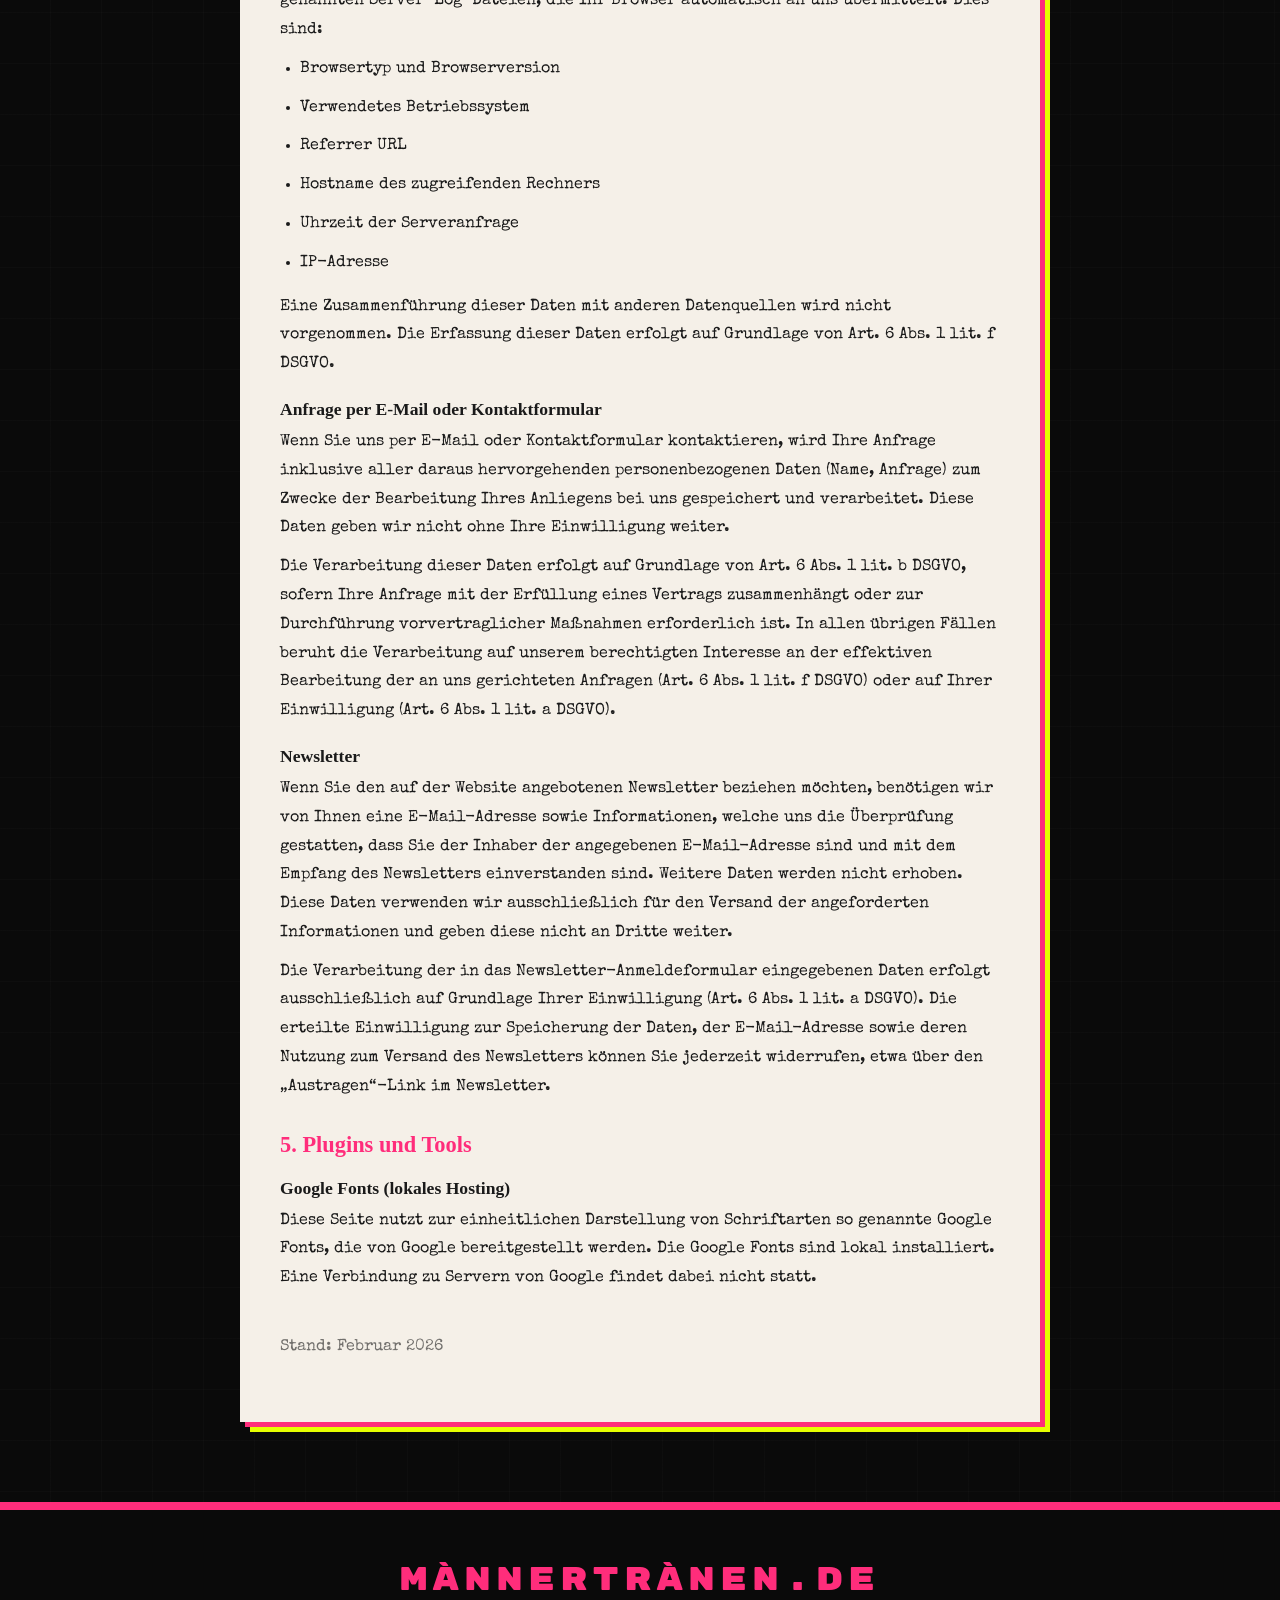
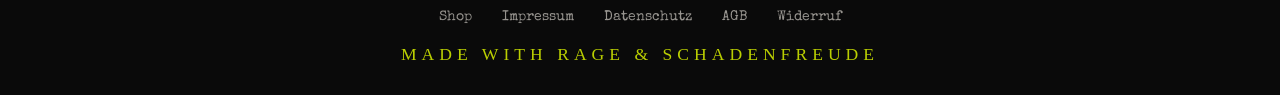
==== commit be163752: "Add AGB, Widerruf, Cookie-Banner, Versand/Zahlung, FAQ, Über uns, Cart-Drawer, Social Links, SEO & F" ====
--- a/datenschutz.html
+++ b/datenschutz.html
@@ -4,98 +4,12 @@
     <meta charset="UTF-8">
     <meta name="viewport" content="width=device-width, initial-scale=1.0">
     <title>DATENSCHUTZ - MÄNNERTRÄNEN.DE</title>
+    <link rel="icon" type="image/svg+xml" href="favicon.svg">
     <link rel="stylesheet" href="style.css">
     <link rel="preconnect" href="https://fonts.googleapis.com">
     <link rel="preconnect" href="https://fonts.gstatic.com" crossorigin>
     <link href="https://fonts.googleapis.com/css2?family=Permanent+Marker&family=Special+Elite&family=Rubik+Mono+One&display=swap" rel="stylesheet">
-    <style>
-        .legal-page {
-            min-height: 100vh;
-            padding: 40px 0 80px;
-        }
-        .legal-page .back-link {
-            display: inline-block;
-            font-family: 'Permanent Marker', cursive;
-            font-size: 1.1rem;
-            color: var(--neon-yellow);
-            text-decoration: none;
-            border: 2px solid var(--neon-yellow);
-            padding: 8px 20px;
-            margin-bottom: 40px;
-            transition: all 0.2s;
-        }
-        .legal-page .back-link:hover {
-            background: var(--hot-pink);
-            border-color: var(--hot-pink);
-            color: var(--white);
-            transform: rotate(-2deg);
-        }
-        .legal-content {
-            max-width: 800px;
-            margin: 0 auto;
-            background: var(--paper);
-            color: var(--ink);
-            padding: 50px 40px;
-            position: relative;
-            box-shadow:
-                5px 5px 0 var(--hot-pink),
-                10px 10px 0 var(--neon-yellow);
-        }
-        .legal-content h1 {
-            font-family: 'Rubik Mono One', monospace;
-            font-size: clamp(1.8rem, 5vw, 3rem);
-            color: var(--hot-pink);
-            margin-bottom: 30px;
-            text-transform: uppercase;
-        }
-        .legal-content h2 {
-            font-family: 'Permanent Marker', cursive;
-            font-size: 1.4rem;
-            color: var(--hot-pink);
-            margin-top: 30px;
-            margin-bottom: 10px;
-        }
-        .legal-content h3 {
-            font-family: 'Permanent Marker', cursive;
-            font-size: 1.1rem;
-            color: var(--ink);
-            margin-top: 20px;
-            margin-bottom: 8px;
-        }
-        .legal-content p,
-        .legal-content li {
-            font-family: 'Special Elite', monospace;
-            font-size: 1rem;
-            line-height: 1.8;
-            color: var(--ink);
-            margin-bottom: 10px;
-        }
-        .legal-content ul {
-            margin-left: 20px;
-            margin-bottom: 15px;
-        }
-        .legal-content a {
-            color: var(--hot-pink);
-            text-decoration: underline;
-        }
-        .stamp-legal {
-            position: absolute;
-            top: 20px;
-            right: 20px;
-            font-family: 'Rubik Mono One', monospace;
-            font-size: 0.9rem;
-            color: var(--red);
-            border: 3px solid var(--red);
-            padding: 8px 15px;
-            transform: rotate(8deg);
-            opacity: 0.5;
-        }
-        @media (max-width: 768px) {
-            .legal-content {
-                padding: 30px 20px;
-            }
-        }
-    </style>
+    <link rel="stylesheet" href="legal.css">
 </head>
 <body>
     <div class="legal-page">
@@ -287,22 +201,22 @@
                     Servern von Google findet dabei nicht statt.
                 </p>
 
-                <p style="margin-top: 40px; font-size: 0.9rem; opacity: 0.7;">
-                    Quelle: Angepasst auf Basis von e-recht24.de Mustertexten
-                </p>
+                <p class="legal-date">Stand: Februar 2026</p>
             </div>
         </div>
     </div>
 
     <footer class="punk-footer">
         <div class="container">
-            <p class="footer-logo">MÄNNERTRÄNEN.DE</p>
+            <p class="footer-logo">M&Auml;NNERTR&Auml;NEN.DE</p>
             <div class="footer-links">
                 <a href="index.html">Shop</a>
                 <a href="impressum.html">Impressum</a>
                 <a href="datenschutz.html">Datenschutz</a>
+                <a href="agb.html">AGB</a>
+                <a href="widerruf.html">Widerruf</a>
             </div>
-            <p class="footer-slogan">MADE WITH RAGE & SCHADENFREUDE</p>
+            <p class="footer-slogan">MADE WITH RAGE &amp; SCHADENFREUDE</p>
         </div>
     </footer>
 </body>
--- a/style.css
+++ b/style.css
@@ -54,6 +54,85 @@
     padding: 0 20px;
 }
 
+/* --- COOKIE BANNER --- */
+.cookie-banner {
+    position: fixed;
+    bottom: 0;
+    left: 0;
+    right: 0;
+    z-index: 99999;
+    background: var(--ink);
+    border-top: 4px solid var(--hot-pink);
+    padding: 20px;
+    transform: translateY(0);
+    transition: transform 0.4s ease;
+}
+
+.cookie-banner.hidden {
+    transform: translateY(110%);
+}
+
+.cookie-inner {
+    max-width: 900px;
+    margin: 0 auto;
+    display: flex;
+    align-items: center;
+    gap: 20px;
+    flex-wrap: wrap;
+}
+
+.cookie-text {
+    font-family: 'Special Elite', monospace;
+    font-size: 0.95rem;
+    color: var(--white);
+    flex: 1;
+    min-width: 280px;
+    line-height: 1.6;
+}
+
+.cookie-text a {
+    color: var(--neon-yellow);
+    text-decoration: underline;
+}
+
+.cookie-buttons {
+    display: flex;
+    gap: 10px;
+    flex-shrink: 0;
+}
+
+.cookie-btn {
+    font-family: 'Permanent Marker', cursive;
+    font-size: 0.95rem;
+    padding: 10px 20px;
+    border: 3px solid var(--white);
+    cursor: pointer;
+    letter-spacing: 1px;
+    transition: all 0.2s ease;
+    text-transform: uppercase;
+}
+
+.cookie-btn-accept {
+    background: var(--hot-pink);
+    color: var(--white);
+}
+
+.cookie-btn-accept:hover {
+    background: var(--neon-yellow);
+    color: var(--black);
+    border-color: var(--neon-yellow);
+}
+
+.cookie-btn-essentials {
+    background: transparent;
+    color: var(--white);
+}
+
+.cookie-btn-essentials:hover {
+    background: var(--white);
+    color: var(--black);
+}
+
 /* --- SCATTERED STICKERS --- */
 .sticker {
     position: fixed;
@@ -567,6 +646,189 @@
     transform: scale(1.05);
 }
 
+/* --- STORY / ÜBER UNS SECTION --- */
+.story-section {
+    padding: 100px 0;
+    background: var(--ink);
+    border-top: 6px solid var(--neon-yellow);
+    border-bottom: 6px solid var(--hot-pink);
+    position: relative;
+}
+
+.story-grid {
+    display: grid;
+    grid-template-columns: 1fr 1fr;
+    gap: 30px;
+}
+
+.story-card {
+    background: var(--paper);
+    color: var(--ink);
+    padding: 35px;
+    position: relative;
+    box-shadow: 4px 4px 0 var(--hot-pink);
+}
+
+.story-card-main {
+    grid-column: 1 / -1;
+    transform: rotate(-0.5deg);
+}
+
+.story-card:not(.story-card-main):nth-child(2) {
+    transform: rotate(1deg);
+}
+
+.story-card:not(.story-card-main):nth-child(3) {
+    transform: rotate(-1deg);
+}
+
+.story-card h3 {
+    font-family: 'Permanent Marker', cursive;
+    font-size: 1.5rem;
+    color: var(--hot-pink);
+    margin-bottom: 15px;
+    letter-spacing: 2px;
+}
+
+.story-card p {
+    font-family: 'Special Elite', monospace;
+    font-size: 1.05rem;
+    line-height: 1.8;
+    color: var(--ink);
+    margin-bottom: 12px;
+}
+
+.story-card em {
+    color: var(--hot-pink);
+    font-style: italic;
+}
+
+.values-list {
+    list-style: none;
+    padding: 0;
+}
+
+.values-list li {
+    font-family: 'Special Elite', monospace;
+    font-size: 1.05rem;
+    line-height: 1.8;
+    color: var(--ink);
+    padding: 8px 0;
+    border-bottom: 2px dashed rgba(0, 0, 0, 0.1);
+}
+
+.values-list li:last-child {
+    border-bottom: none;
+}
+
+.values-list strong {
+    color: var(--hot-pink);
+}
+
+/* --- SHIPPING / VERSAND SECTION --- */
+.shipping-section {
+    padding: 100px 0;
+    background: var(--black);
+    position: relative;
+}
+
+.shipping-grid {
+    display: grid;
+    grid-template-columns: repeat(auto-fill, minmax(300px, 1fr));
+    gap: 30px;
+}
+
+.shipping-card {
+    background: var(--ink);
+    border: 3px solid var(--hot-pink);
+    padding: 30px;
+    text-align: center;
+    position: relative;
+    transition: all 0.3s ease;
+}
+
+.shipping-card:hover {
+    border-color: var(--neon-yellow);
+    box-shadow: 0 0 20px rgba(255, 45, 123, 0.2);
+}
+
+.shipping-icon {
+    font-size: 3rem;
+    margin-bottom: 15px;
+}
+
+.shipping-card h3 {
+    font-family: 'Permanent Marker', cursive;
+    font-size: 1.4rem;
+    color: var(--neon-yellow);
+    margin-bottom: 15px;
+    letter-spacing: 2px;
+}
+
+.shipping-card ul {
+    list-style: none;
+    text-align: left;
+}
+
+.shipping-card li {
+    font-family: 'Special Elite', monospace;
+    font-size: 1rem;
+    line-height: 2;
+    color: var(--white);
+    padding-left: 15px;
+    position: relative;
+}
+
+.shipping-card li::before {
+    content: '>';
+    position: absolute;
+    left: 0;
+    color: var(--hot-pink);
+    font-weight: bold;
+}
+
+.payment-methods {
+    display: flex;
+    flex-wrap: wrap;
+    gap: 8px;
+    justify-content: center;
+    margin-bottom: 15px;
+}
+
+.payment-badge {
+    font-family: 'Special Elite', monospace;
+    font-size: 0.85rem;
+    background: rgba(255, 45, 123, 0.15);
+    color: var(--white);
+    border: 2px solid var(--hot-pink);
+    padding: 6px 12px;
+    letter-spacing: 1px;
+}
+
+.payment-note {
+    font-family: 'Special Elite', monospace;
+    font-size: 0.85rem;
+    color: var(--white);
+    opacity: 0.7;
+    margin-top: 10px;
+}
+
+.shipping-link {
+    display: inline-block;
+    font-family: 'Permanent Marker', cursive;
+    font-size: 0.95rem;
+    color: var(--neon-yellow);
+    text-decoration: none;
+    margin-top: 15px;
+    border-bottom: 2px solid var(--neon-yellow);
+    transition: all 0.2s;
+}
+
+.shipping-link:hover {
+    color: var(--hot-pink);
+    border-color: var(--hot-pink);
+}
+
 /* --- REVIEWS SECTION --- */
 .reviews-section {
     padding: 100px 0;
@@ -595,7 +857,7 @@
 .review-card:nth-child(3) { --review-rot: -1deg; }
 
 .review-card::before {
-    content: '"';
+    content: '\201C';
     position: absolute;
     top: -15px;
     left: 15px;
@@ -629,11 +891,85 @@
     color: var(--hot-pink);
 }
 
+/* --- FAQ SECTION --- */
+.faq-section {
+    padding: 100px 0;
+    background: var(--black);
+}
+
+.faq-list {
+    max-width: 800px;
+    margin: 0 auto;
+}
+
+.faq-item {
+    border: 3px solid var(--hot-pink);
+    margin-bottom: 15px;
+    background: var(--ink);
+    transition: all 0.3s ease;
+}
+
+.faq-item[open] {
+    border-color: var(--neon-yellow);
+    box-shadow: 0 0 15px rgba(255, 45, 123, 0.2);
+}
+
+.faq-item summary {
+    font-family: 'Permanent Marker', cursive;
+    font-size: 1.15rem;
+    color: var(--white);
+    padding: 18px 25px;
+    cursor: pointer;
+    letter-spacing: 1px;
+    list-style: none;
+    display: flex;
+    justify-content: space-between;
+    align-items: center;
+    transition: all 0.2s;
+}
+
+.faq-item summary::-webkit-details-marker {
+    display: none;
+}
+
+.faq-item summary::after {
+    content: '+';
+    font-size: 1.5rem;
+    color: var(--hot-pink);
+    flex-shrink: 0;
+    margin-left: 15px;
+    transition: transform 0.3s;
+}
+
+.faq-item[open] summary::after {
+    content: '-';
+    color: var(--neon-yellow);
+}
+
+.faq-item summary:hover {
+    background: rgba(255, 45, 123, 0.1);
+}
+
+.faq-item p {
+    font-family: 'Special Elite', monospace;
+    font-size: 1rem;
+    line-height: 1.8;
+    color: var(--white);
+    padding: 0 25px 20px;
+    opacity: 0.9;
+}
+
+.faq-item a {
+    color: var(--neon-yellow);
+    text-decoration: underline;
+}
+
 /* --- CONTACT / NEWSLETTER --- */
 .contact-section {
     padding: 80px 0;
-    background: var(--black);
+    background: var(--ink);
     text-align: center;
+    border-top: 6px solid var(--hot-pink);
 }
 
 .contact-text {
@@ -650,14 +986,14 @@
     gap: 15px;
     flex-wrap: wrap;
     max-width: 500px;
-    margin: 0 auto;
+    margin: 0 auto 40px;
 }
 
 .newsletter-form input[type="email"] {
     font-family: 'Special Elite', monospace;
     font-size: 1.1rem;
     padding: 12px 20px;
-    background: var(--ink);
+    background: var(--black);
     color: var(--white);
     border: 3px solid var(--hot-pink);
     flex: 1;
@@ -675,9 +1011,227 @@
     flex-shrink: 0;
 }
 
+/* --- SOCIAL LINKS --- */
+.social-links {
+    display: flex;
+    justify-content: center;
+    gap: 25px;
+    flex-wrap: wrap;
+}
+
+.social-link {
+    display: flex;
+    align-items: center;
+    gap: 8px;
+    color: var(--white);
+    text-decoration: none;
+    font-family: 'Permanent Marker', cursive;
+    font-size: 1rem;
+    padding: 8px 15px;
+    border: 2px solid transparent;
+    transition: all 0.2s;
+}
+
+.social-link:hover {
+    color: var(--hot-pink);
+    border-color: var(--hot-pink);
+    transform: rotate(-2deg);
+}
+
+.social-link svg {
+    flex-shrink: 0;
+}
+
+.social-links-footer {
+    margin-bottom: 20px;
+    gap: 15px;
+}
+
+.social-links-footer a {
+    color: var(--white);
+    opacity: 0.6;
+    transition: all 0.2s;
+    display: inline-flex;
+}
+
+.social-links-footer a:hover {
+    opacity: 1;
+    color: var(--hot-pink);
+    transform: scale(1.2);
+}
+
+/* --- CART DRAWER --- */
+.cart-overlay {
+    position: fixed;
+    top: 0;
+    left: 0;
+    right: 0;
+    bottom: 0;
+    background: rgba(0, 0, 0, 0.7);
+    z-index: 9998;
+    opacity: 0;
+    pointer-events: none;
+    transition: opacity 0.3s ease;
+}
+
+.cart-overlay.active {
+    opacity: 1;
+    pointer-events: auto;
+}
+
+.cart-drawer {
+    position: fixed;
+    top: 0;
+    right: -420px;
+    width: 400px;
+    max-width: 90vw;
+    height: 100vh;
+    background: var(--ink);
+    border-left: 4px solid var(--hot-pink);
+    z-index: 9999;
+    display: flex;
+    flex-direction: column;
+    transition: right 0.3s ease;
+}
+
+.cart-drawer.open {
+    right: 0;
+}
+
+.cart-header {
+    display: flex;
+    justify-content: space-between;
+    align-items: center;
+    padding: 20px 25px;
+    border-bottom: 3px dashed var(--hot-pink);
+}
+
+.cart-header h3 {
+    font-family: 'Rubik Mono One', monospace;
+    font-size: 1.2rem;
+    color: var(--hot-pink);
+    letter-spacing: 3px;
+}
+
+.cart-close {
+    font-size: 2rem;
+    background: none;
+    border: none;
+    color: var(--white);
+    cursor: pointer;
+    line-height: 1;
+    padding: 5px;
+    transition: color 0.2s;
+}
+
+.cart-close:hover {
+    color: var(--hot-pink);
+}
+
+.cart-items {
+    flex: 1;
+    overflow-y: auto;
+    padding: 20px 25px;
+}
+
+.cart-empty {
+    font-family: 'Special Elite', monospace;
+    color: var(--white);
+    opacity: 0.5;
+    text-align: center;
+    padding: 40px 0;
+}
+
+.cart-item {
+    display: flex;
+    justify-content: space-between;
+    align-items: center;
+    padding: 15px 0;
+    border-bottom: 2px dashed rgba(255, 255, 255, 0.1);
+}
+
+.cart-item-info {
+    flex: 1;
+}
+
+.cart-item-name {
+    font-family: 'Permanent Marker', cursive;
+    font-size: 1rem;
+    color: var(--neon-yellow);
+    margin-bottom: 4px;
+}
+
+.cart-item-price {
+    font-family: 'Special Elite', monospace;
+    font-size: 0.9rem;
+    color: var(--white);
+    opacity: 0.7;
+}
+
+.cart-item-qty {
+    display: flex;
+    align-items: center;
+    gap: 8px;
+}
+
+.cart-item-qty button {
+    font-family: 'Rubik Mono One', monospace;
+    font-size: 0.9rem;
+    width: 30px;
+    height: 30px;
+    background: var(--hot-pink);
+    color: var(--white);
+    border: 2px solid var(--white);
+    cursor: pointer;
+    display: flex;
+    align-items: center;
+    justify-content: center;
+    transition: all 0.2s;
+}
+
+.cart-item-qty button:hover {
+    background: var(--neon-yellow);
+    color: var(--black);
+}
+
+.cart-item-qty span {
+    font-family: 'Rubik Mono One', monospace;
+    font-size: 1rem;
+    color: var(--white);
+    min-width: 20px;
+    text-align: center;
+}
+
+.cart-footer {
+    padding: 20px 25px;
+    border-top: 3px solid var(--hot-pink);
+}
+
+.cart-total {
+    display: flex;
+    justify-content: space-between;
+    font-family: 'Rubik Mono One', monospace;
+    font-size: 1.2rem;
+    color: var(--neon-yellow);
+    margin-bottom: 15px;
+}
+
+.cart-checkout-btn {
+    width: 100%;
+    margin-bottom: 10px;
+}
+
+.cart-legal-note {
+    font-family: 'Special Elite', monospace;
+    font-size: 0.8rem;
+    color: var(--white);
+    opacity: 0.5;
+    text-align: center;
+}
+
 /* --- FOOTER --- */
 .punk-footer {
-    background: var(--ink);
+    background: var(--black);
     border-top: 8px solid var(--hot-pink);
     padding: 50px 0 30px;
     text-align: center;
@@ -703,7 +1257,8 @@
     display: flex;
     justify-content: center;
     gap: 30px;
-    margin-bottom: 30px;
+    margin-bottom: 20px;
+    flex-wrap: wrap;
 }
 
 .footer-links a {
@@ -726,15 +1281,6 @@
     color: var(--neon-yellow);
     letter-spacing: 5px;
     opacity: 0.8;
-}
-
-/* --- ANIMATIONS --- */
-@keyframes flicker {
-    0%, 100% { opacity: 1; }
-    50% { opacity: 0.8; }
-    52% { opacity: 1; }
-    54% { opacity: 0.6; }
-    56% { opacity: 1; }
 }
 
 /* --- SCROLLBAR --- */
@@ -780,6 +1326,18 @@
         grid-template-columns: 1fr;
     }
 
+    .story-grid {
+        grid-template-columns: 1fr;
+    }
+
+    .story-card-main {
+        grid-column: 1;
+    }
+
+    .shipping-grid {
+        grid-template-columns: 1fr;
+    }
+
     .reviews-grid {
         grid-template-columns: 1fr;
     }
@@ -792,4 +1350,20 @@
         font-size: 0.9rem;
         padding: 5px 10px;
     }
-}
+
+    .cookie-inner {
+        flex-direction: column;
+        text-align: center;
+    }
+
+    .cookie-buttons {
+        width: 100%;
+        justify-content: center;
+    }
+
+    .cart-drawer {
+        width: 100%;
+        max-width: 100vw;
+        right: -100%;
+    }
+}
--- a/legal.css
+++ b/legal.css
@@ -0,0 +1,121 @@
+/* ======================================
+   LEGAL PAGES SHARED STYLES
+   ====================================== */
+
+.legal-page {
+    min-height: 100vh;
+    padding: 40px 0 80px;
+}
+
+.legal-page .back-link {
+    display: inline-block;
+    font-family: 'Permanent Marker', cursive;
+    font-size: 1.1rem;
+    color: var(--neon-yellow);
+    text-decoration: none;
+    border: 2px solid var(--neon-yellow);
+    padding: 8px 20px;
+    margin-bottom: 40px;
+    transition: all 0.2s;
+}
+
+.legal-page .back-link:hover {
+    background: var(--hot-pink);
+    border-color: var(--hot-pink);
+    color: var(--white);
+    transform: rotate(-2deg);
+}
+
+.legal-content {
+    max-width: 800px;
+    margin: 0 auto;
+    background: var(--paper);
+    color: var(--ink);
+    padding: 50px 40px;
+    position: relative;
+    box-shadow:
+        5px 5px 0 var(--hot-pink),
+        10px 10px 0 var(--neon-yellow);
+}
+
+.legal-content h1 {
+    font-family: 'Rubik Mono One', monospace;
+    font-size: clamp(1.8rem, 5vw, 3rem);
+    color: var(--hot-pink);
+    margin-bottom: 30px;
+    text-transform: uppercase;
+}
+
+.legal-content h2 {
+    font-family: 'Permanent Marker', cursive;
+    font-size: 1.4rem;
+    color: var(--hot-pink);
+    margin-top: 30px;
+    margin-bottom: 10px;
+}
+
+.legal-content h3 {
+    font-family: 'Permanent Marker', cursive;
+    font-size: 1.1rem;
+    color: var(--ink);
+    margin-top: 20px;
+    margin-bottom: 8px;
+}
+
+.legal-content p,
+.legal-content li {
+    font-family: 'Special Elite', monospace;
+    font-size: 1rem;
+    line-height: 1.8;
+    color: var(--ink);
+    margin-bottom: 10px;
+}
+
+.legal-content ul {
+    margin-left: 20px;
+    margin-bottom: 15px;
+}
+
+.legal-content a {
+    color: var(--hot-pink);
+    text-decoration: underline;
+}
+
+.stamp-legal {
+    position: absolute;
+    top: 20px;
+    right: 20px;
+    font-family: 'Rubik Mono One', monospace;
+    font-size: 0.9rem;
+    color: var(--red, #ff1a1a);
+    border: 3px solid var(--red, #ff1a1a);
+    padding: 8px 15px;
+    transform: rotate(8deg);
+    opacity: 0.5;
+}
+
+.legal-date {
+    margin-top: 40px;
+    font-size: 0.9rem;
+    opacity: 0.6;
+}
+
+.address-block {
+    background: rgba(0, 0, 0, 0.05);
+    padding: 15px 20px;
+    border-left: 4px solid var(--hot-pink);
+    margin: 15px 0;
+}
+
+.form-template {
+    background: rgba(0, 0, 0, 0.03);
+    border: 2px dashed rgba(0, 0, 0, 0.2);
+    padding: 25px;
+    margin: 20px 0;
+}
+
+@media (max-width: 768px) {
+    .legal-content {
+        padding: 30px 20px;
+    }
+}
